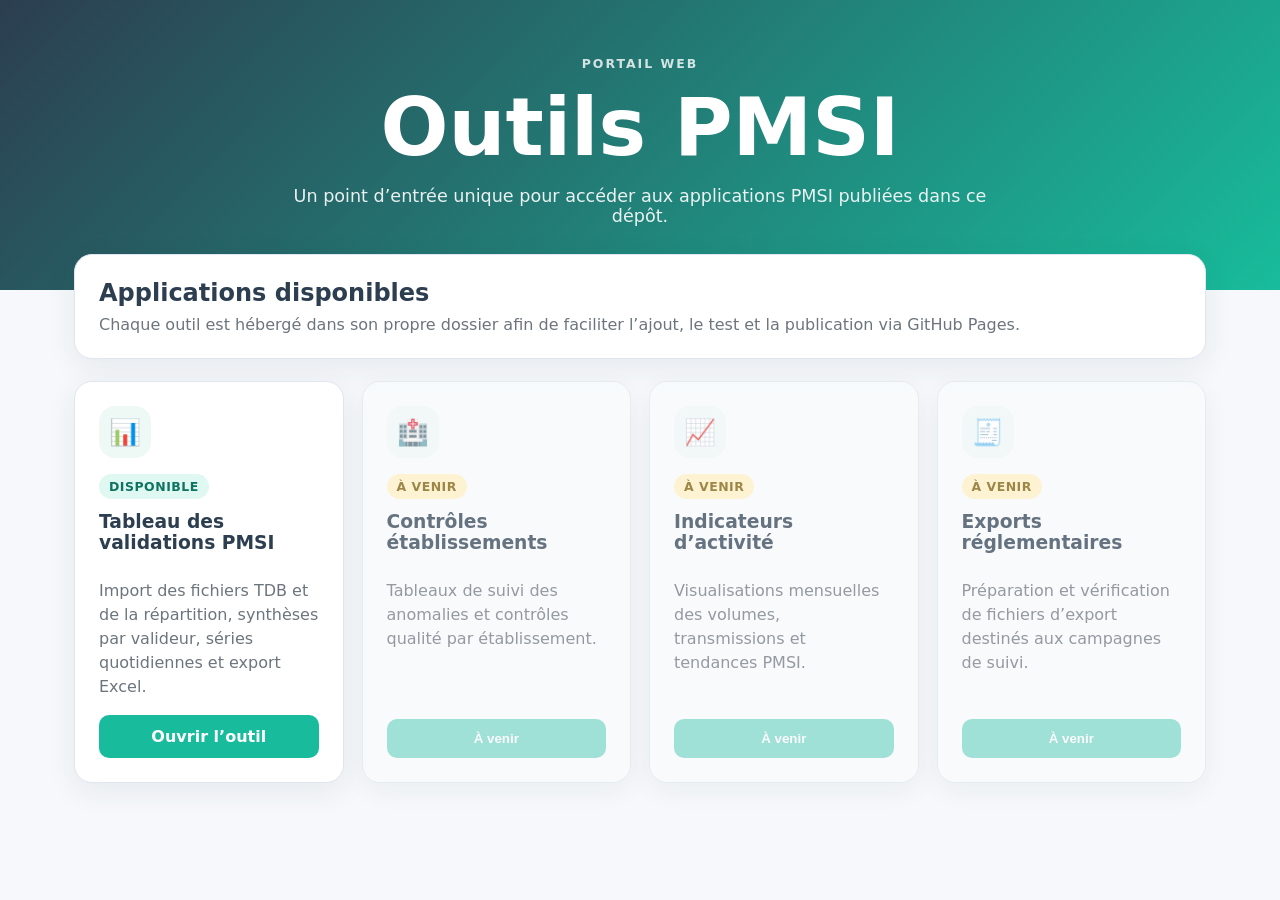
==== index.html @ d678078e "Restructure as PMSI tools portal" ====
<!doctype html>
<html lang="fr">
<head>
  <meta charset="utf-8" />
  <meta name="viewport" content="width=device-width, initial-scale=1" />
  <title>Outils PMSI</title>
  <link rel="stylesheet" href="./assets/css/style.css" />
</head>
<body class="portal-home">
  <header class="hero">
    <p class="eyebrow">Portail web</p>
    <h1>Outils PMSI</h1>
    <p>Un point d’entrée unique pour accéder aux applications PMSI publiées dans ce dépôt.</p>
  </header>

  <main class="portal-container">
    <section class="intro-card">
      <div>
        <h2>Applications disponibles</h2>
        <p>Chaque outil est hébergé dans son propre dossier afin de faciliter l’ajout, le test et la publication via GitHub Pages.</p>
      </div>
    </section>

    <section class="tool-grid" aria-label="Liste des outils PMSI">
      <article class="tool-card available">
        <div class="tool-icon" aria-hidden="true">📊</div>
        <p class="tool-status ready">Disponible</p>
        <h3>Tableau des validations PMSI</h3>
        <p>Import des fichiers TDB et de la répartition, synthèses par valideur, séries quotidiennes et export Excel.</p>
        <a class="button-link" href="./validations-pmsi/">Ouvrir l’outil</a>
      </article>

      <article class="tool-card disabled" aria-disabled="true">
        <div class="tool-icon" aria-hidden="true">🏥</div>
        <p class="tool-status soon">À venir</p>
        <h3>Contrôles établissements</h3>
        <p>Tableaux de suivi des anomalies et contrôles qualité par établissement.</p>
        <button disabled>À venir</button>
      </article>

      <article class="tool-card disabled" aria-disabled="true">
        <div class="tool-icon" aria-hidden="true">📈</div>
        <p class="tool-status soon">À venir</p>
        <h3>Indicateurs d’activité</h3>
        <p>Visualisations mensuelles des volumes, transmissions et tendances PMSI.</p>
        <button disabled>À venir</button>
      </article>

      <article class="tool-card disabled" aria-disabled="true">
        <div class="tool-icon" aria-hidden="true">🧾</div>
        <p class="tool-status soon">À venir</p>
        <h3>Exports réglementaires</h3>
        <p>Préparation et vérification de fichiers d’export destinés aux campagnes de suivi.</p>
        <button disabled>À venir</button>
      </article>
    </section>
  </main>
</body>
</html>
---- assets/css/style.css ----
:root { --blue:#2c3e50; --accent:#18bc9c; --bg:#f6f8fb; --card:#fff; --muted:#6c757d; --line:#dfe6ee; }
    * { box-sizing: border-box; }
    body { margin: 0; font-family: system-ui, -apple-system, BlinkMacSystemFont, "Segoe UI", sans-serif; color: var(--blue); background: var(--bg); }
    header { padding: 28px 32px; color: white; background: linear-gradient(135deg, #2c3e50, #18bc9c); }
    header h1 { margin: 0 0 8px; font-size: clamp(1.6rem, 3vw, 2.5rem); }
    header p { margin: 0; opacity: .9; }
    main { display: grid; grid-template-columns: minmax(280px, 380px) 1fr; gap: 22px; padding: 24px; }
    aside, section.panel { background: var(--card); border: 1px solid var(--line); border-radius: 14px; box-shadow: 0 8px 30px rgb(44 62 80 / .08); }
    aside { padding: 20px; align-self: start; position: sticky; top: 16px; }
    label { display: block; margin: 14px 0 8px; font-weight: 700; }
    input[type=file] { width: 100%; padding: 12px; border: 1px dashed #9fb0c0; border-radius: 10px; background: #fbfdff; }
    button { cursor: pointer; border: 0; border-radius: 10px; padding: 12px 16px; font-weight: 700; color: white; background: var(--accent); }
    button.secondary { background: #3498db; }
    button:disabled { cursor: not-allowed; opacity: .55; }
    .actions { display: grid; gap: 10px; margin-top: 18px; }
    .hint { color: var(--muted); font-size: .92rem; line-height: 1.45; }
    .tabs { display: flex; gap: 8px; flex-wrap: wrap; padding: 14px; border-bottom: 1px solid var(--line); }
    .tab { color: var(--blue); background: #eef3f7; padding: 10px 12px; }
    .tab.active { color: white; background: var(--blue); }
    .content { padding: 18px; }
    .view { display: none; }
    .view.active { display: block; }
    h2, h3 { margin-top: 0; }
    .table-wrap { overflow: auto; margin: 12px 0 26px; border: 1px solid var(--line); border-radius: 10px; }
    table { width: 100%; border-collapse: collapse; min-width: 620px; background: white; }
    th, td { padding: 9px 11px; border-bottom: 1px solid var(--line); text-align: left; white-space: nowrap; }
    th { position: sticky; top: 0; background: #eef3f7; z-index: 1; }
    tr:nth-child(even) td { background: #fbfcfe; }
    tr.total td { font-weight: 800; background: #eaf8f4; }
    tr.percent td { font-style: italic; color: #0d7461; }
    pre { min-height: 180px; max-height: 360px; overflow: auto; padding: 14px; border-radius: 10px; color: #ecf0f1; background: #1d2935; }
    .status { padding: 10px 12px; border-radius: 10px; background: #eef9f6; color: #0d7461; font-weight: 700; }
    @media (max-width: 900px) { main { grid-template-columns: 1fr; } aside { position: static; } }

/* ---- Portail racine ---- */
.portal-home { min-height: 100vh; }
.hero { padding: 56px 32px 64px; text-align: center; }
.hero .eyebrow { margin: 0 0 10px; text-transform: uppercase; letter-spacing: .16em; font-size: .78rem; font-weight: 800; opacity: .8; }
.hero h1 { margin: 0 0 12px; font-size: clamp(2.4rem, 7vw, 5rem); }
.hero p:last-child { max-width: 720px; margin: 0 auto; font-size: 1.1rem; }
.portal-container { display: block; max-width: 1180px; margin: -36px auto 48px; padding: 0 24px; }
.intro-card { display: flex; justify-content: space-between; gap: 24px; margin-bottom: 22px; padding: 24px; background: var(--card); border: 1px solid var(--line); border-radius: 18px; box-shadow: 0 8px 30px rgb(44 62 80 / .08); }
.intro-card h2 { margin-bottom: 8px; }
.intro-card p { margin: 0; color: var(--muted); }
.tool-grid { display: grid; grid-template-columns: repeat(auto-fit, minmax(240px, 1fr)); gap: 18px; }
.tool-card { display: flex; flex-direction: column; min-height: 300px; padding: 24px; background: var(--card); border: 1px solid var(--line); border-radius: 18px; box-shadow: 0 8px 30px rgb(44 62 80 / .08); transition: transform .18s ease, box-shadow .18s ease; }
.tool-card.available:hover { transform: translateY(-4px); box-shadow: 0 14px 36px rgb(44 62 80 / .14); }
.tool-card.disabled { opacity: .72; background: #f9fbfd; }
.tool-icon { display: grid; place-items: center; width: 52px; height: 52px; margin-bottom: 16px; border-radius: 16px; font-size: 1.6rem; background: #eef9f6; }
.tool-status { align-self: flex-start; margin: 0 0 12px; padding: 5px 10px; border-radius: 999px; font-size: .78rem; font-weight: 800; text-transform: uppercase; letter-spacing: .04em; }
.tool-status.ready { color: #0d7461; background: #dff8f1; }
.tool-status.soon { color: #7a5b00; background: #fff2c4; }
.tool-card h3 { margin: 0 0 10px; }
.tool-card p:not(.tool-status) { color: var(--muted); line-height: 1.5; }
.tool-card .button-link, .tool-card button { margin-top: auto; text-align: center; text-decoration: none; }
.button-link { display: inline-block; border-radius: 10px; padding: 12px 16px; font-weight: 800; color: white; background: var(--accent); }
.tool-card button[disabled] { width: 100%; }
@media (max-width: 700px) { .hero { padding: 40px 20px 56px; } .portal-container { padding: 0 16px; } }
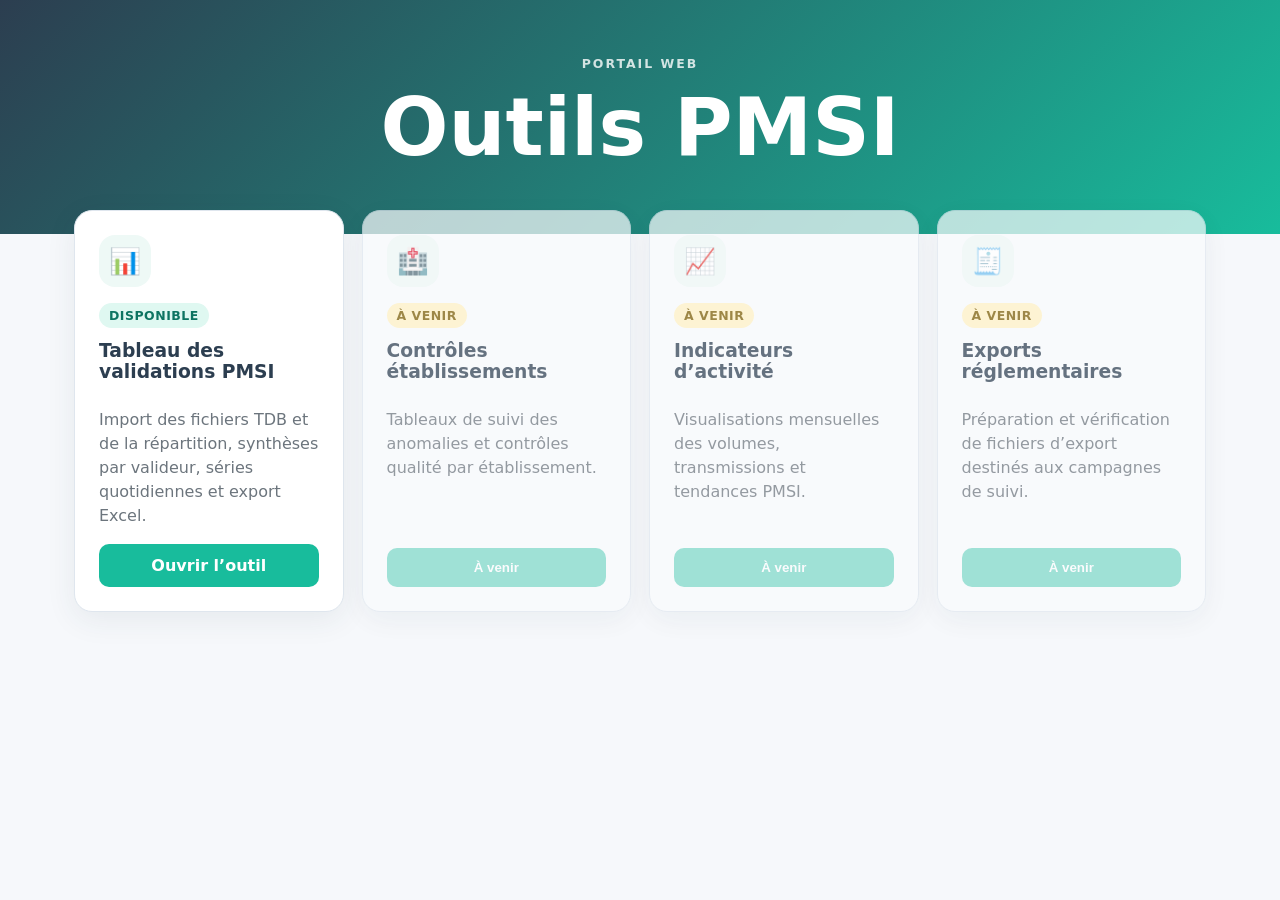
==== commit 939661cc: "Improve portal navigation and validations page" ====
--- a/index.html
+++ b/index.html
@@ -10,17 +10,9 @@
   <header class="hero">
     <p class="eyebrow">Portail web</p>
     <h1>Outils PMSI</h1>
-    <p>Un point d’entrée unique pour accéder aux applications PMSI publiées dans ce dépôt.</p>
   </header>
 
   <main class="portal-container">
-    <section class="intro-card">
-      <div>
-        <h2>Applications disponibles</h2>
-        <p>Chaque outil est hébergé dans son propre dossier afin de faciliter l’ajout, le test et la publication via GitHub Pages.</p>
-      </div>
-    </section>
-
     <section class="tool-grid" aria-label="Liste des outils PMSI">
       <article class="tool-card available">
         <div class="tool-icon" aria-hidden="true">📊</div>
--- a/assets/css/style.css
+++ b/assets/css/style.css
@@ -32,13 +32,19 @@
     .status { padding: 10px 12px; border-radius: 10px; background: #eef9f6; color: #0d7461; font-weight: 700; }
     @media (max-width: 900px) { main { grid-template-columns: 1fr; } aside { position: static; } }
 
+.tool-header { position: relative; }
+.back-link { display: inline-flex; align-items: center; gap: 6px; margin-bottom: 18px; padding: 8px 12px; border-radius: 999px; color: white; background: rgb(255 255 255 / .16); text-decoration: none; font-weight: 800; }
+.back-link:hover, .back-link:focus { background: rgb(255 255 255 / .26); outline: none; }
+.tool-header h1 { max-width: 980px; }
+.tool-header p { max-width: 980px; line-height: 1.5; }
+
 /* ---- Portail racine ---- */
 .portal-home { min-height: 100vh; }
-.hero { padding: 56px 32px 64px; text-align: center; }
+.hero { padding: 56px 32px 48px; text-align: center; }
 .hero .eyebrow { margin: 0 0 10px; text-transform: uppercase; letter-spacing: .16em; font-size: .78rem; font-weight: 800; opacity: .8; }
 .hero h1 { margin: 0 0 12px; font-size: clamp(2.4rem, 7vw, 5rem); }
 .hero p:last-child { max-width: 720px; margin: 0 auto; font-size: 1.1rem; }
-.portal-container { display: block; max-width: 1180px; margin: -36px auto 48px; padding: 0 24px; }
+.portal-container { display: block; max-width: 1180px; margin: -24px auto 48px; padding: 0 24px; }
 .intro-card { display: flex; justify-content: space-between; gap: 24px; margin-bottom: 22px; padding: 24px; background: var(--card); border: 1px solid var(--line); border-radius: 18px; box-shadow: 0 8px 30px rgb(44 62 80 / .08); }
 .intro-card h2 { margin-bottom: 8px; }
 .intro-card p { margin: 0; color: var(--muted); }
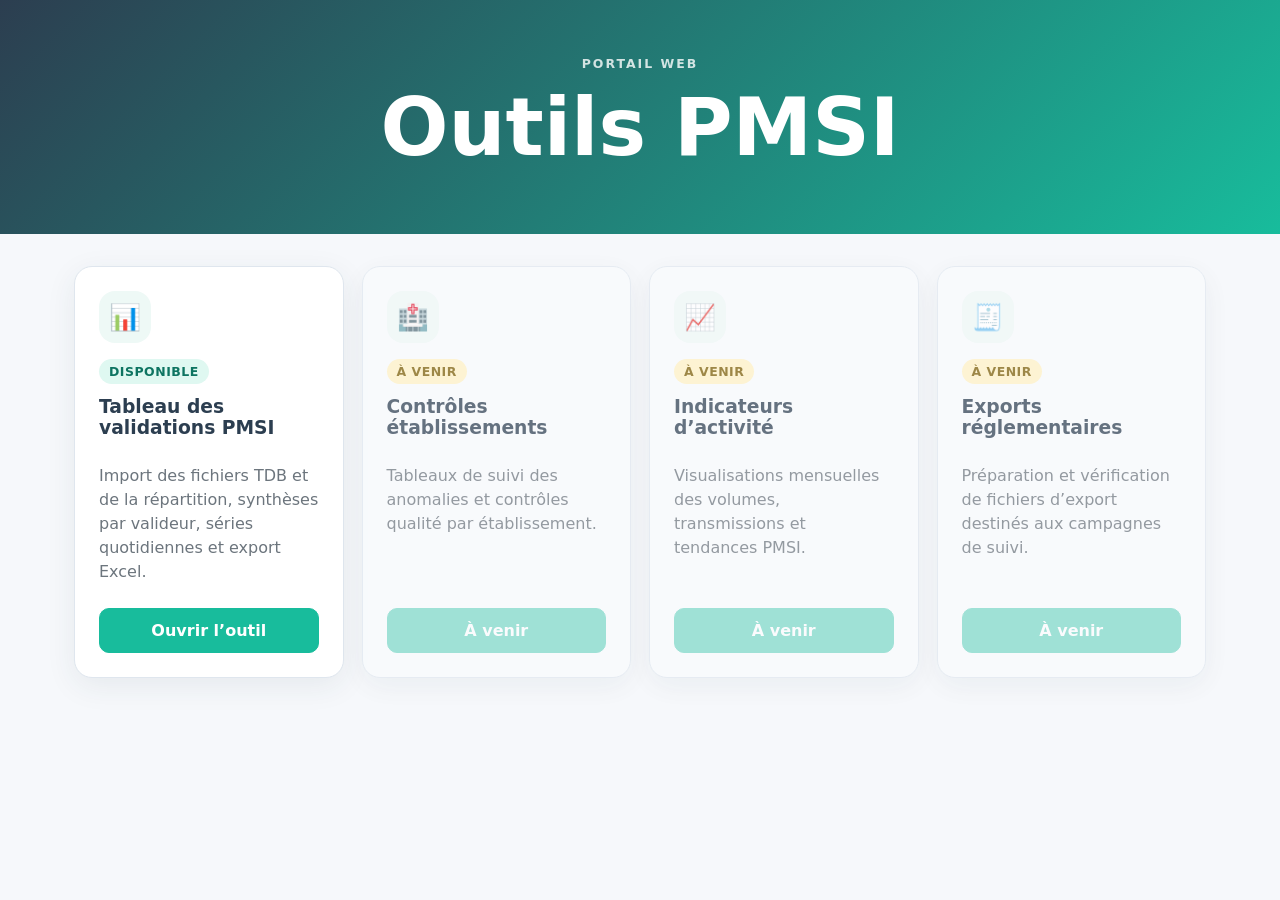
==== commit 92cbf97c: "Refactor shared UI components and improve portal layout" ====
--- a/index.html
+++ b/index.html
@@ -14,36 +14,60 @@
 
   <main class="portal-container">
     <section class="tool-grid" aria-label="Liste des outils PMSI">
-      <article class="tool-card available">
-        <div class="tool-icon" aria-hidden="true">📊</div>
-        <p class="tool-status ready">Disponible</p>
-        <h3>Tableau des validations PMSI</h3>
-        <p>Import des fichiers TDB et de la répartition, synthèses par valideur, séries quotidiennes et export Excel.</p>
-        <a class="button-link" href="./validations-pmsi/">Ouvrir l’outil</a>
+      <article class="card tool-card available">
+        <div class="card-header">
+          <div class="tool-icon" aria-hidden="true">📊</div>
+          <p class="badge badge-success">Disponible</p>
+          <h3>Tableau des validations PMSI</h3>
+        </div>
+        <div class="card-body">
+          <p>Import des fichiers TDB et de la répartition, synthèses par valideur, séries quotidiennes et export Excel.</p>
+        </div>
+        <div class="card-footer">
+          <a class="btn btn-primary" href="./validations-pmsi/">Ouvrir l’outil</a>
+        </div>
       </article>
 
-      <article class="tool-card disabled" aria-disabled="true">
-        <div class="tool-icon" aria-hidden="true">🏥</div>
-        <p class="tool-status soon">À venir</p>
-        <h3>Contrôles établissements</h3>
-        <p>Tableaux de suivi des anomalies et contrôles qualité par établissement.</p>
-        <button disabled>À venir</button>
+      <article class="card tool-card disabled" aria-disabled="true">
+        <div class="card-header">
+          <div class="tool-icon" aria-hidden="true">🏥</div>
+          <p class="badge badge-warning">À venir</p>
+          <h3>Contrôles établissements</h3>
+        </div>
+        <div class="card-body">
+          <p>Tableaux de suivi des anomalies et contrôles qualité par établissement.</p>
+        </div>
+        <div class="card-footer">
+          <button class="btn btn-disabled" disabled>À venir</button>
+        </div>
       </article>
 
-      <article class="tool-card disabled" aria-disabled="true">
-        <div class="tool-icon" aria-hidden="true">📈</div>
-        <p class="tool-status soon">À venir</p>
-        <h3>Indicateurs d’activité</h3>
-        <p>Visualisations mensuelles des volumes, transmissions et tendances PMSI.</p>
-        <button disabled>À venir</button>
+      <article class="card tool-card disabled" aria-disabled="true">
+        <div class="card-header">
+          <div class="tool-icon" aria-hidden="true">📈</div>
+          <p class="badge badge-warning">À venir</p>
+          <h3>Indicateurs d’activité</h3>
+        </div>
+        <div class="card-body">
+          <p>Visualisations mensuelles des volumes, transmissions et tendances PMSI.</p>
+        </div>
+        <div class="card-footer">
+          <button class="btn btn-disabled" disabled>À venir</button>
+        </div>
       </article>
 
-      <article class="tool-card disabled" aria-disabled="true">
-        <div class="tool-icon" aria-hidden="true">🧾</div>
-        <p class="tool-status soon">À venir</p>
-        <h3>Exports réglementaires</h3>
-        <p>Préparation et vérification de fichiers d’export destinés aux campagnes de suivi.</p>
-        <button disabled>À venir</button>
+      <article class="card tool-card disabled" aria-disabled="true">
+        <div class="card-header">
+          <div class="tool-icon" aria-hidden="true">🧾</div>
+          <p class="badge badge-warning">À venir</p>
+          <h3>Exports réglementaires</h3>
+        </div>
+        <div class="card-body">
+          <p>Préparation et vérification de fichiers d’export destinés aux campagnes de suivi.</p>
+        </div>
+        <div class="card-footer">
+          <button class="btn btn-disabled" disabled>À venir</button>
+        </div>
       </article>
     </section>
   </main>
--- a/assets/css/style.css
+++ b/assets/css/style.css
@@ -1,64 +1,93 @@
-:root { --blue:#2c3e50; --accent:#18bc9c; --bg:#f6f8fb; --card:#fff; --muted:#6c757d; --line:#dfe6ee; }
-    * { box-sizing: border-box; }
-    body { margin: 0; font-family: system-ui, -apple-system, BlinkMacSystemFont, "Segoe UI", sans-serif; color: var(--blue); background: var(--bg); }
-    header { padding: 28px 32px; color: white; background: linear-gradient(135deg, #2c3e50, #18bc9c); }
-    header h1 { margin: 0 0 8px; font-size: clamp(1.6rem, 3vw, 2.5rem); }
-    header p { margin: 0; opacity: .9; }
-    main { display: grid; grid-template-columns: minmax(280px, 380px) 1fr; gap: 22px; padding: 24px; }
-    aside, section.panel { background: var(--card); border: 1px solid var(--line); border-radius: 14px; box-shadow: 0 8px 30px rgb(44 62 80 / .08); }
-    aside { padding: 20px; align-self: start; position: sticky; top: 16px; }
-    label { display: block; margin: 14px 0 8px; font-weight: 700; }
-    input[type=file] { width: 100%; padding: 12px; border: 1px dashed #9fb0c0; border-radius: 10px; background: #fbfdff; }
-    button { cursor: pointer; border: 0; border-radius: 10px; padding: 12px 16px; font-weight: 700; color: white; background: var(--accent); }
-    button.secondary { background: #3498db; }
-    button:disabled { cursor: not-allowed; opacity: .55; }
-    .actions { display: grid; gap: 10px; margin-top: 18px; }
-    .hint { color: var(--muted); font-size: .92rem; line-height: 1.45; }
-    .tabs { display: flex; gap: 8px; flex-wrap: wrap; padding: 14px; border-bottom: 1px solid var(--line); }
-    .tab { color: var(--blue); background: #eef3f7; padding: 10px 12px; }
-    .tab.active { color: white; background: var(--blue); }
-    .content { padding: 18px; }
-    .view { display: none; }
-    .view.active { display: block; }
-    h2, h3 { margin-top: 0; }
-    .table-wrap { overflow: auto; margin: 12px 0 26px; border: 1px solid var(--line); border-radius: 10px; }
-    table { width: 100%; border-collapse: collapse; min-width: 620px; background: white; }
-    th, td { padding: 9px 11px; border-bottom: 1px solid var(--line); text-align: left; white-space: nowrap; }
-    th { position: sticky; top: 0; background: #eef3f7; z-index: 1; }
-    tr:nth-child(even) td { background: #fbfcfe; }
-    tr.total td { font-weight: 800; background: #eaf8f4; }
-    tr.percent td { font-style: italic; color: #0d7461; }
-    pre { min-height: 180px; max-height: 360px; overflow: auto; padding: 14px; border-radius: 10px; color: #ecf0f1; background: #1d2935; }
-    .status { padding: 10px 12px; border-radius: 10px; background: #eef9f6; color: #0d7461; font-weight: 700; }
-    @media (max-width: 900px) { main { grid-template-columns: 1fr; } aside { position: static; } }
+:root {
+  --color-primary: #18bc9c;
+  --color-secondary: #2c3e50;
+  --color-success: #0d7461;
+  --color-coming-soon: #7a5b00;
+  --color-background: #f6f8fb;
+  --color-card: #ffffff;
+  --color-text: #2c3e50;
+  --color-muted: #6c757d;
+  --color-border: #dfe6ee;
+  --color-shadow: rgb(44 62 80 / .08);
+  --color-shadow-hover: rgb(44 62 80 / .14);
+  --color-soft-primary: #eef9f6;
+  --color-soft-secondary: #eef3f7;
+  --color-soft-warning: #fff2c4;
+  --button-radius: 10px;
+  --card-radius: 18px;
+  --panel-radius: 14px;
+  --shadow-main: 0 8px 30px var(--color-shadow);
+  --shadow-hover: 0 14px 36px var(--color-shadow-hover);
+  --space-xs: 8px;
+  --space-sm: 12px;
+  --space-md: 16px;
+  --space-lg: 24px;
+  --space-xl: 32px;
+  --space-xxl: 48px;
+  --animation-duration: .18s;
+}
 
-.tool-header { position: relative; }
-.back-link { display: inline-flex; align-items: center; gap: 6px; margin-bottom: 18px; padding: 8px 12px; border-radius: 999px; color: white; background: rgb(255 255 255 / .16); text-decoration: none; font-weight: 800; }
-.back-link:hover, .back-link:focus { background: rgb(255 255 255 / .26); outline: none; }
-.tool-header h1 { max-width: 980px; }
-.tool-header p { max-width: 980px; line-height: 1.5; }
+* { box-sizing: border-box; }
+body { margin: 0; font-family: system-ui, -apple-system, BlinkMacSystemFont, "Segoe UI", sans-serif; color: var(--color-text); background: var(--color-background); }
+header { padding: 28px var(--space-xl); color: var(--color-card); background: linear-gradient(135deg, var(--color-secondary), var(--color-primary)); }
+header h1 { margin: 0 0 var(--space-xs); font-size: clamp(1.6rem, 3vw, 2.5rem); }
+header p { margin: 0; opacity: .9; }
+main { display: grid; grid-template-columns: minmax(280px, 380px) 1fr; gap: 22px; padding: var(--space-lg); }
+label { display: block; margin: 14px 0 var(--space-xs); font-weight: 700; }
+input[type=file] { width: 100%; padding: var(--space-sm); border: 1px dashed #9fb0c0; border-radius: var(--button-radius); background: #fbfdff; }
+h2, h3 { margin-top: 0; }
+
+.btn { min-height: 45px; padding: var(--space-sm) var(--space-md); display: inline-flex; align-items: center; justify-content: center; gap: var(--space-xs); font: inherit; font-weight: 800; border-radius: var(--button-radius); transition: background-color var(--animation-duration) ease, border-color var(--animation-duration) ease, color var(--animation-duration) ease, transform var(--animation-duration) ease, box-shadow var(--animation-duration) ease, opacity var(--animation-duration) ease; cursor: pointer; text-decoration: none; }
+.btn:hover:not(:disabled):not(.btn-disabled), .btn:focus-visible:not(:disabled):not(.btn-disabled) { transform: translateY(-2px); box-shadow: 0 8px 18px var(--color-shadow); text-decoration: none; }
+.btn-primary { color: var(--color-card); background: var(--color-primary); border: 1px solid var(--color-primary); }
+.btn-primary:hover:not(:disabled), .btn-primary:focus-visible:not(:disabled) { background: var(--color-success); border-color: var(--color-success); }
+.btn-secondary { color: var(--color-primary); background: var(--color-card); border: 1px solid var(--color-primary); }
+.btn-secondary:hover:not(:disabled), .btn-secondary:focus-visible:not(:disabled) { color: var(--color-card); background: var(--color-primary); border-color: var(--color-primary); }
+.btn-disabled, .btn:disabled { color: var(--color-card); background: var(--color-primary); border: 1px solid var(--color-primary); cursor: not-allowed; opacity: .55; }
+
+.card { background: var(--color-card); border: 1px solid var(--color-border); border-radius: var(--card-radius); box-shadow: var(--shadow-main); }
+.card-header { padding: var(--space-lg) var(--space-lg) 0; }
+.card-body { padding: var(--space-lg); }
+.card-header + .card-body { padding-top: var(--space-md); }
+.card-footer { margin-top: auto; padding: 0 var(--space-lg) var(--space-lg); }
+
+.badge { display: inline-flex; align-items: center; align-self: flex-start; margin: 0 0 var(--space-sm); padding: 5px 10px; border-radius: 999px; font-size: .78rem; font-weight: 800; text-transform: uppercase; letter-spacing: .04em; }
+.badge-success { color: var(--color-success); background: #dff8f1; }
+.badge-warning { color: var(--color-coming-soon); background: var(--color-soft-warning); }
+
+aside, section.panel { border-radius: var(--panel-radius); }
+aside { padding: 20px; align-self: start; position: sticky; top: var(--space-md); }
+.actions { display: grid; gap: 10px; margin-top: 18px; }
+.hint { color: var(--color-muted); font-size: .92rem; line-height: 1.45; }
+.tabs { display: flex; gap: var(--space-xs); flex-wrap: wrap; padding: 14px; border-bottom: 1px solid var(--color-border); }
+.tab { min-height: auto; padding: 10px var(--space-sm); color: var(--color-text); background: var(--color-soft-secondary); border: 1px solid var(--color-soft-secondary); }
+.tab.active { color: var(--color-card); background: var(--color-secondary); border-color: var(--color-secondary); }
+.content { padding: 18px; }
+.view { display: none; }
+.view.active { display: block; }
+.table-wrap { overflow: auto; margin: var(--space-sm) 0 26px; border: 1px solid var(--color-border); border-radius: var(--button-radius); }
+table { width: 100%; border-collapse: collapse; min-width: 620px; background: var(--color-card); }
+th, td { padding: 9px 11px; border-bottom: 1px solid var(--color-border); text-align: left; white-space: nowrap; }
+th { position: sticky; top: 0; background: var(--color-soft-secondary); z-index: 1; }
+tr:nth-child(even) td { background: #fbfcfe; }
+tr.total td { font-weight: 800; background: #eaf8f4; }
+tr.percent td { font-style: italic; color: var(--color-success); }
+pre { min-height: 180px; max-height: 360px; overflow: auto; padding: 14px; border-radius: var(--button-radius); color: #ecf0f1; background: #1d2935; }
+.status { padding: 10px var(--space-sm); border-radius: var(--button-radius); background: var(--color-soft-primary); color: var(--color-success); font-weight: 700; }
 
 /* ---- Portail racine ---- */
 .portal-home { min-height: 100vh; }
-.hero { padding: 56px 32px 48px; text-align: center; }
+.hero { padding: 56px var(--space-xl) var(--space-xxl); text-align: center; }
 .hero .eyebrow { margin: 0 0 10px; text-transform: uppercase; letter-spacing: .16em; font-size: .78rem; font-weight: 800; opacity: .8; }
-.hero h1 { margin: 0 0 12px; font-size: clamp(2.4rem, 7vw, 5rem); }
-.hero p:last-child { max-width: 720px; margin: 0 auto; font-size: 1.1rem; }
-.portal-container { display: block; max-width: 1180px; margin: -24px auto 48px; padding: 0 24px; }
-.intro-card { display: flex; justify-content: space-between; gap: 24px; margin-bottom: 22px; padding: 24px; background: var(--card); border: 1px solid var(--line); border-radius: 18px; box-shadow: 0 8px 30px rgb(44 62 80 / .08); }
-.intro-card h2 { margin-bottom: 8px; }
-.intro-card p { margin: 0; color: var(--muted); }
+.hero h1 { margin: 0 0 var(--space-sm); font-size: clamp(2.4rem, 7vw, 5rem); }
+.portal-container { display: block; max-width: 1180px; margin: var(--space-xl) auto var(--space-xxl); padding: 0 var(--space-lg); }
 .tool-grid { display: grid; grid-template-columns: repeat(auto-fit, minmax(240px, 1fr)); gap: 18px; }
-.tool-card { display: flex; flex-direction: column; min-height: 300px; padding: 24px; background: var(--card); border: 1px solid var(--line); border-radius: 18px; box-shadow: 0 8px 30px rgb(44 62 80 / .08); transition: transform .18s ease, box-shadow .18s ease; }
-.tool-card.available:hover { transform: translateY(-4px); box-shadow: 0 14px 36px rgb(44 62 80 / .14); }
+.tool-card { display: flex; flex-direction: column; min-height: 300px; transition: transform var(--animation-duration) ease, box-shadow var(--animation-duration) ease; }
+.tool-card.available:hover { transform: translateY(-4px); box-shadow: var(--shadow-hover); }
 .tool-card.disabled { opacity: .72; background: #f9fbfd; }
-.tool-icon { display: grid; place-items: center; width: 52px; height: 52px; margin-bottom: 16px; border-radius: 16px; font-size: 1.6rem; background: #eef9f6; }
-.tool-status { align-self: flex-start; margin: 0 0 12px; padding: 5px 10px; border-radius: 999px; font-size: .78rem; font-weight: 800; text-transform: uppercase; letter-spacing: .04em; }
-.tool-status.ready { color: #0d7461; background: #dff8f1; }
-.tool-status.soon { color: #7a5b00; background: #fff2c4; }
+.tool-icon { display: grid; place-items: center; width: 52px; height: 52px; margin-bottom: var(--space-md); border-radius: var(--space-md); font-size: 1.6rem; background: var(--color-soft-primary); }
 .tool-card h3 { margin: 0 0 10px; }
-.tool-card p:not(.tool-status) { color: var(--muted); line-height: 1.5; }
-.tool-card .button-link, .tool-card button { margin-top: auto; text-align: center; text-decoration: none; }
-.button-link { display: inline-block; border-radius: 10px; padding: 12px 16px; font-weight: 800; color: white; background: var(--accent); }
-.tool-card button[disabled] { width: 100%; }
-@media (max-width: 700px) { .hero { padding: 40px 20px 56px; } .portal-container { padding: 0 16px; } }
+.tool-card p:not(.badge) { margin: 0; color: var(--color-muted); line-height: 1.5; }
+.tool-card .btn { width: 100%; margin-top: auto; }
+@media (max-width: 900px) { main { grid-template-columns: 1fr; } aside { position: static; } }
+@media (max-width: 700px) { .hero { padding: 40px 20px 56px; } .portal-container { padding: 0 var(--space-md); } }
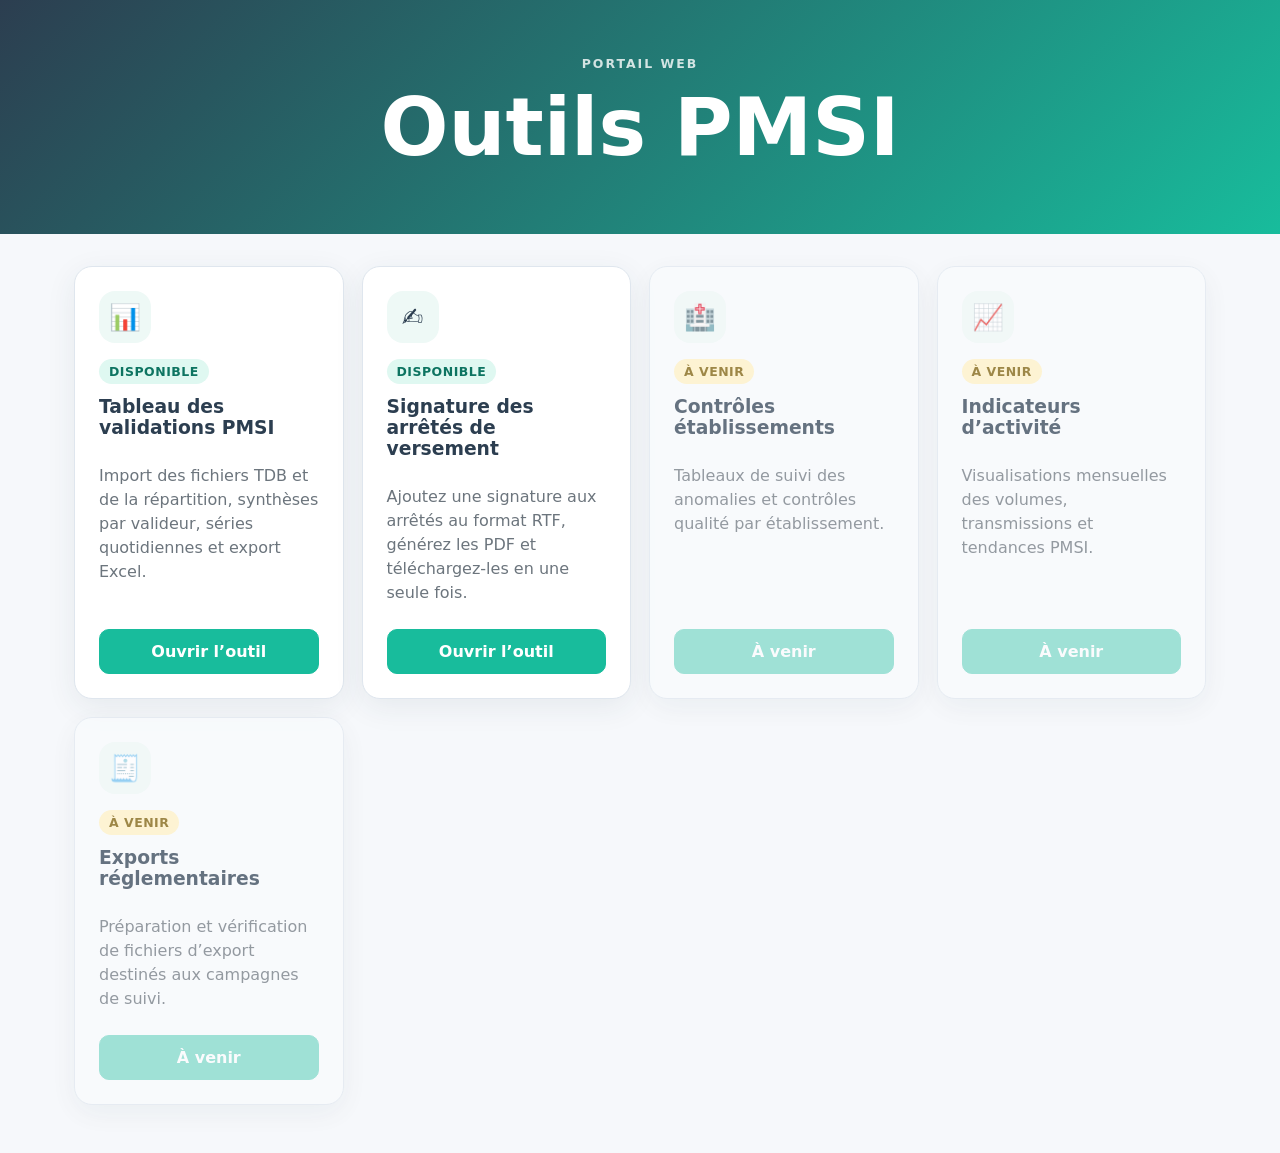
==== commit 17c76cf7: "Add signed payment orders PDF generator" ====
--- a/index.html
+++ b/index.html
@@ -25,6 +25,20 @@
         </div>
         <div class="card-footer">
           <a class="btn btn-primary" href="./validations-pmsi/">Ouvrir l’outil</a>
+        </div>
+      </article>
+
+      <article class="card tool-card available">
+        <div class="card-header">
+          <div class="tool-icon" aria-hidden="true">✍️</div>
+          <p class="badge badge-success">Disponible</p>
+          <h3>Signature des arrêtés de versement</h3>
+        </div>
+        <div class="card-body">
+          <p>Ajoutez une signature aux arrêtés au format RTF, générez les PDF et téléchargez-les en une seule fois.</p>
+        </div>
+        <div class="card-footer">
+          <a class="btn btn-primary" href="./signature-arretes/">Ouvrir l’outil</a>
         </div>
       </article>
 
--- a/assets/css/style.css
+++ b/assets/css/style.css
@@ -91,3 +91,26 @@
 .tool-card .btn { width: 100%; margin-top: auto; }
 @media (max-width: 900px) { main { grid-template-columns: 1fr; } aside { position: static; } }
 @media (max-width: 700px) { .hero { padding: 40px 20px 56px; } .portal-container { padding: 0 var(--space-md); } }
+
+/* ---- Outil signature des arrêtés ---- */
+.tool-page header { display: grid; gap: var(--space-sm); }
+.tool-page .back-link { justify-self: start; }
+.tool-page .eyebrow { margin: 0; text-transform: uppercase; letter-spacing: .14em; font-size: .78rem; font-weight: 800; opacity: .8; }
+.tool-layout { display: block; max-width: 1120px; margin: 0 auto; padding: var(--space-lg); }
+.signature-workspace { overflow: hidden; }
+.signature-sections { display: grid; gap: var(--space-xl); }
+.signature-section { padding-top: var(--space-sm); border-top: 1px solid var(--color-border); }
+.drop-zone { padding: var(--space-lg); border: 2px dashed #9fb0c0; border-radius: var(--panel-radius); background: #fbfdff; transition: border-color var(--animation-duration) ease, background-color var(--animation-duration) ease; }
+.drop-zone.drag-over, .drop-zone:focus-visible { border-color: var(--color-primary); background: var(--color-soft-primary); outline: 3px solid rgb(24 188 156 / .18); }
+.message { min-height: 1.4em; font-weight: 700; }
+.error-message { color: #9b1c1c; }
+.selection-summary { display: flex; flex-wrap: wrap; gap: var(--space-sm); align-items: center; justify-content: space-between; margin: var(--space-md) 0; }
+.file-table-wrap .btn { min-height: 36px; margin: 2px; padding: 6px 10px; font-size: .9rem; }
+.signature-preview { display: grid; gap: var(--space-sm); margin: var(--space-md) 0; padding: var(--space-md); border: 1px solid var(--color-border); border-radius: var(--button-radius); background: var(--color-soft-secondary); }
+.signature-preview img { max-width: min(260px, 100%); max-height: 140px; object-fit: contain; background: var(--color-card); border: 1px solid var(--color-border); border-radius: var(--button-radius); }
+.settings-grid { display: grid; grid-template-columns: repeat(3, minmax(180px, 1fr)); gap: var(--space-md); }
+.settings-grid input, .settings-grid select { width: 100%; margin-top: var(--space-xs); padding: 10px; border: 1px solid var(--color-border); border-radius: var(--button-radius); font: inherit; }
+.actions-row { display: flex; flex-wrap: wrap; gap: var(--space-sm); align-items: center; }
+.progress-block { margin-top: var(--space-md); }
+progress { width: 100%; height: 18px; accent-color: var(--color-primary); }
+@media (max-width: 760px) { .settings-grid { grid-template-columns: 1fr; } .actions-row .btn, .selection-summary .btn { width: 100%; } }
